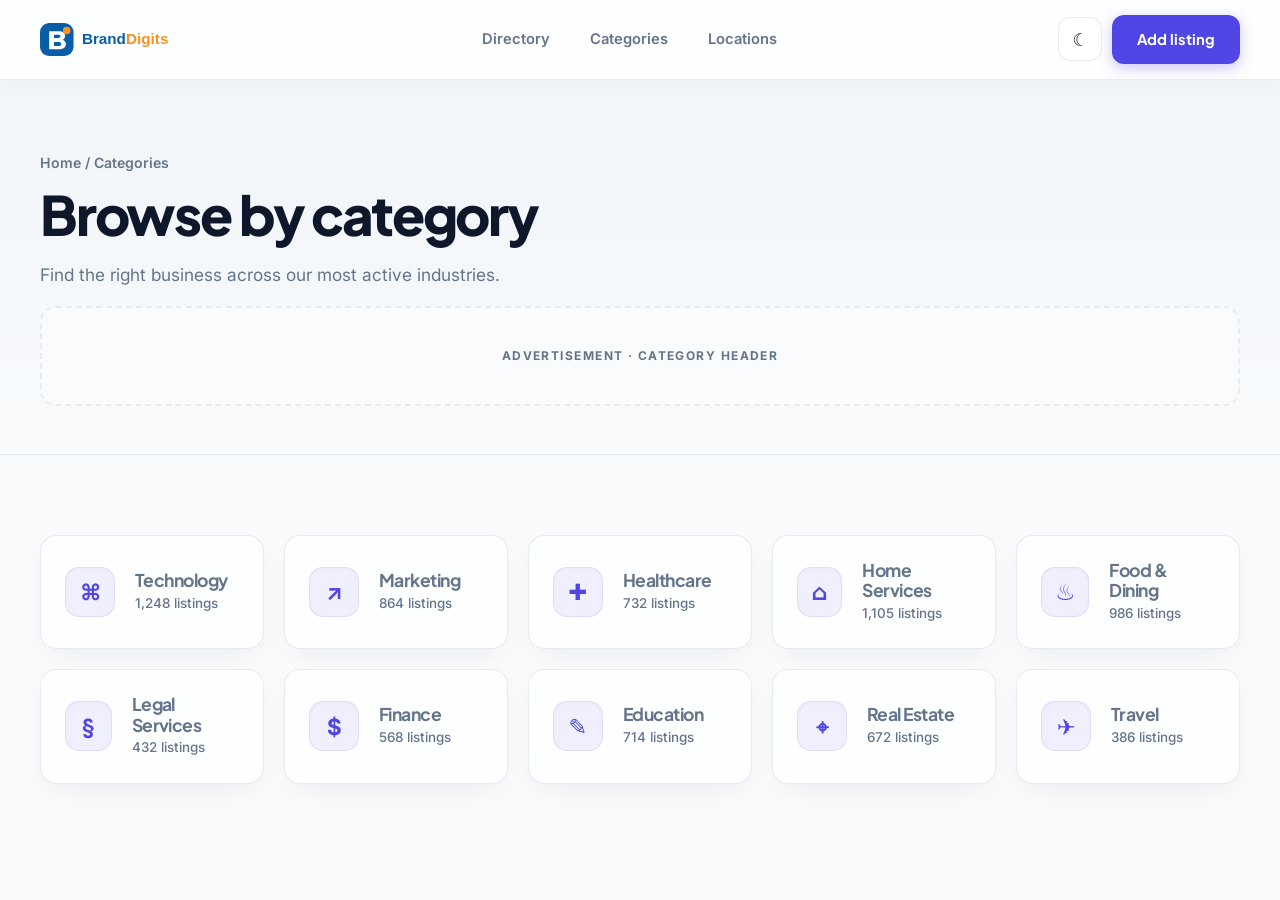
==== categories.html @ f9f50e0d "Initial commit" ====
<!doctype html>
<html lang="en">
  <head>
    <meta charset="utf-8" />
    <meta name="viewport" content="width=device-width,initial-scale=1" />
    <title>Categories | BrandDigits</title>
    <script src="assets/js/boot.js"></script>
    <link rel="stylesheet" href="assets/css/main.css" />
  </head>
  <body>
    <header class="site-header">
      <div class="container site-header__in">
        <a href="index.html"
          ><img class="logo" src="assets/images/logo.svg" alt="BrandDigits"
        /></a>
        <nav class="nav">
          <a href="listings.html">Directory</a
          ><a href="categories.html">Categories</a
          ><a href="locations.html">Locations</a>
        </nav>
        <div class="actions">
          <button class="icon-btn" data-theme-toggle>☾</button
          ><a class="btn btn-primary" href="submit-listing.html">Add listing</a>
        </div>
      </div>
    </header>
    <main>
      <section class="page-head">
        <div class="container">
          <div class="crumb">Home / Categories</div>
          <h1>Browse by category</h1>
          <p class="muted">
            Find the right business across our most active industries.
          </p>
          <div class="ad">Advertisement · Category header</div>
        </div>
      </section>
      <section class="section">
        <div class="container">
          <div class="grid categories">
            <a class="card category"
              ><b class="category__icon">⌘</b
              ><span
                ><h3>Technology</h3>
                <span>1,248 listings</span></span
              ></a
            ><a class="card category"
              ><b class="category__icon">↗</b
              ><span
                ><h3>Marketing</h3>
                <span>864 listings</span></span
              ></a
            ><a class="card category"
              ><b class="category__icon">✚</b
              ><span
                ><h3>Healthcare</h3>
                <span>732 listings</span></span
              ></a
            ><a class="card category"
              ><b class="category__icon">⌂</b
              ><span
                ><h3>Home Services</h3>
                <span>1,105 listings</span></span
              ></a
            ><a class="card category"
              ><b class="category__icon">♨</b
              ><span
                ><h3>Food & Dining</h3>
                <span>986 listings</span></span
              ></a
            ><a class="card category"
              ><b class="category__icon">§</b
              ><span
                ><h3>Legal Services</h3>
                <span>432 listings</span></span
              ></a
            ><a class="card category"
              ><b class="category__icon">$</b
              ><span
                ><h3>Finance</h3>
                <span>568 listings</span></span
              ></a
            ><a class="card category"
              ><b class="category__icon">✎</b
              ><span
                ><h3>Education</h3>
                <span>714 listings</span></span
              ></a
            ><a class="card category"
              ><b class="category__icon">⌖</b
              ><span
                ><h3>Real Estate</h3>
                <span>672 listings</span></span
              ></a
            ><a class="card category"
              ><b class="category__icon">✈</b
              ><span
                ><h3>Travel</h3>
                <span>386 listings</span></span
              ></a
            >
          </div>
        </div>
      </section>
    </main>
    <script type="module" src="assets/js/main.js"></script>
  </body>
</html>
---- assets/css/main.css ----
@import url('https://fonts.googleapis.com/css2?family=Plus+Jakarta+Sans:wght@400;500;600;700;800&family=Inter:wght@400;500;600;700&display=swap');

/* ==========================================
   DESIGN TOKENS & SYSTEM VARIABLES
   ========================================== */
:root {
  /* Colors */
  --primary: #4f46e5;            /* Deep Indigo */
  --primary2: #4338ca;           /* Darker Indigo */
  --primary-soft: rgba(79, 70, 229, 0.08);
  --accent: #f59e0b;             /* Sunset Amber */
  --accent2: #d97706;
  --accent-soft: rgba(245, 158, 11, 0.08);
  --text: #0f172a;               /* Slate 900 */
  --muted: #64748b;              /* Slate 500 */
  
  /* Background Surfaces */
  --surface: rgba(255, 255, 255, 0.75);      /* Translucent Glassmorphic */
  --surface-solid: #ffffff;
  --surface2: #f8fafc;           /* Slate 50 */
  --surface3: #f1f5f9;           /* Slate 100 */
  
  /* Borders and Shadows */
  --border: rgba(226, 232, 240, 0.8);
  --border-glow: rgba(79, 70, 229, 0.15);
  --shadow: 0 10px 30px -10px rgba(15, 23, 42, 0.08);
  --shadow-glow: rgba(79, 70, 229, 0.03);
  --shadow-inset: inset 0 2px 4px 0 rgba(0, 0, 0, 0.02);
  
  /* Utilities */
  --radius: 16px;
  --radius-lg: 24px;
  --radius-sm: 10px;
  color-scheme: light;
}

[data-theme="dark"] {
  /* Colors */
  --primary: #818cf8;            /* Pastel Indigo */
  --primary2: #6366f1;
  --primary-soft: rgba(129, 140, 248, 0.15);
  --accent: #fbbf24;             /* Bright Amber */
  --accent2: #f59e0b;
  --accent-soft: rgba(251, 191, 36, 0.15);
  --text: #f8fafc;               /* Slate 50 */
  --muted: #94a3b8;              /* Slate 400 */
  
  /* Background Surfaces */
  --surface: rgba(15, 23, 42, 0.7);          /* Dark Glassmorphic */
  --surface-solid: #0f172a;      /* Slate 900 */
  --surface2: #020617;           /* Slate 950 */
  --surface3: #1e293b;           /* Slate 800 */
  
  /* Borders and Shadows */
  --border: rgba(51, 65, 85, 0.5);
  --border-glow: rgba(129, 140, 248, 0.25);
  --shadow: 0 12px 40px -15px rgba(0, 0, 0, 0.4);
  --shadow-glow: rgba(129, 140, 248, 0.08);
  --shadow-inset: inset 0 2px 4px 0 rgba(0, 0, 0, 0.2);
  color-scheme: dark;
}

/* ==========================================
   RESET & FOUNDATIONS
   ========================================== */
*, *::before, *::after {
  box-sizing: border-box;
}

html {
  scroll-behavior: smooth;
}

body {
  margin: 0;
  background-color: var(--surface2);
  color: var(--text);
  font-family: 'Inter', system-ui, -apple-system, BlinkMacSystemFont, "Segoe UI", Roboto, sans-serif;
  font-size: 15px;
  line-height: 1.6;
  -webkit-font-smoothing: antialiased;
  -moz-osx-font-smoothing: grayscale;
  transition: background-color 0.4s ease, color 0.4s ease, border-color 0.4s ease, box-shadow 0.4s ease;
  overflow-x: hidden;
}

a {
  color: inherit;
  text-decoration: none;
  transition: color 0.25s ease, transform 0.25s ease;
}

img {
  max-width: 100%;
  display: block;
}

button, input, select, textarea {
  font-family: inherit;
  font-size: inherit;
}

button {
  cursor: pointer;
  border: none;
  background: none;
  outline: none;
}

.container {
  width: min(100% - 2.5rem, 1200px);
  margin-inline: auto;
}

.section {
  padding: 5rem 0;
  position: relative;
}

.soft {
  background-color: var(--surface2);
}

.head {
  display: flex;
  align-items: flex-end;
  justify-content: space-between;
  gap: 1.5rem;
  margin-bottom: 2.2rem;
  animation: slideInUp 0.6s ease both;
}

.eyebrow {
  margin: 0 0 0.5rem;
  color: var(--primary);
  font-family: 'Plus Jakarta Sans', sans-serif;
  font-size: 0.75rem;
  font-weight: 800;
  letter-spacing: 0.15em;
  text-transform: uppercase;
}

h1, h2, h3, p {
  margin-top: 0;
}

h1, h2, h3 {
  font-family: 'Plus Jakarta Sans', sans-serif;
  line-height: 1.15;
  letter-spacing: -0.03em;
  font-weight: 800;
}

h1 {
  font-size: clamp(2.4rem, 6.5vw, 4.8rem);
  letter-spacing: -0.04em;
}

h2 {
  font-size: clamp(1.8rem, 4.2vw, 2.7rem);
}

h3 {
  font-size: 1.15rem;
  font-weight: 700;
}

.muted {
  color: var(--muted);
}

/* ==========================================
   ENTRANCE ANIMATIONS
   ========================================== */
@keyframes fadeIn {
  from { opacity: 0; }
  to { opacity: 1; }
}

@keyframes slideInUp {
  from {
    opacity: 0;
    transform: translateY(24px);
  }
  to {
    opacity: 1;
    transform: translateY(0);
  }
}

@keyframes pulseGlow {
  0%, 100% {
    box-shadow: 0 0 15px var(--shadow-glow);
  }
  50% {
    box-shadow: 0 0 25px rgba(79, 70, 229, 0.15);
  }
}

/* ==========================================
   GRID & LAYOUT UTILITIES
   ========================================== */
.grid {
  display: grid;
  gap: 1.25rem;
}

.cards {
  grid-template-columns: repeat(auto-fit, minmax(min(100%, 280px), 1fr));
  counter-reset: listing-rank; /* Automated Ranking Counters like OnTopList */
}

.categories {
  grid-template-columns: repeat(1, 1fr);
}

.split {
  display: grid;
  gap: 2rem;
}

.cluster {
  display: flex;
  gap: 0.75rem;
  align-items: center;
  flex-wrap: wrap;
}

.stack {
  display: grid;
  gap: 1.25rem;
}

.skip {
  position: absolute;
  left: -9999px;
  transition: all 0.3s;
}

.skip:focus {
  left: 1rem;
  top: 1rem;
  z-index: 50;
  background: var(--surface-solid);
  padding: 0.75rem 1.5rem;
  border-radius: var(--radius-sm);
  border: 1px solid var(--primary);
  box-shadow: var(--shadow);
}

/* ==========================================
   NAVIGATION & HEADER (Glassmorphic)
   ========================================== */
.site-header {
  height: 80px;
  position: sticky;
  top: 0;
  z-index: 40;
  border-bottom: 1px solid var(--border);
  background-color: var(--surface);
  backdrop-filter: blur(16px);
  -webkit-backdrop-filter: blur(16px);
  box-shadow: 0 4px 30px rgba(0, 0, 0, 0.02);
  transition: background-color 0.4s ease, border-color 0.4s ease;
}

.site-header__in {
  height: 100%;
  display: flex;
  align-items: center;
  gap: 1.5rem;
}

.logo {
  width: 160px;
  height: auto;
  transition: transform 0.3s cubic-bezier(0.34, 1.56, 0.64, 1);
}

.logo:hover {
  transform: scale(1.05);
}

.nav {
  display: none;
  margin-left: auto;
  align-items: center;
  gap: 0.5rem;
}

.nav a {
  padding: 0.6rem 1rem;
  color: var(--muted);
  font-weight: 600;
  font-size: 0.92rem;
  border-radius: 99px;
  transition: all 0.3s cubic-bezier(0.16, 1, 0.3, 1);
  position: relative;
}

.nav a:hover {
  color: var(--primary);
  background-color: var(--primary-soft);
}

.nav a::after {
  content: "";
  position: absolute;
  bottom: 0.2rem;
  left: 50%;
  transform: translateX(-50%) scaleX(0);
  width: 12px;
  height: 2px;
  background-color: var(--primary);
  border-radius: 2px;
  transition: transform 0.3s cubic-bezier(0.16, 1, 0.3, 1);
}

.nav a:hover::after {
  transform: translateX(-50%) scaleX(1);
}

.actions {
  margin-left: auto;
  display: flex;
  gap: 0.6rem;
  align-items: center;
}

.icon-btn {
  display: grid;
  width: 44px;
  height: 44px;
  place-items: center;
  border: 1px solid var(--border);
  border-radius: 12px;
  background-color: var(--surface-solid);
  color: var(--text);
  font-size: 1.1rem;
  box-shadow: var(--shadow-inset);
  transition: all 0.3s cubic-bezier(0.16, 1, 0.3, 1);
}

.icon-btn:hover {
  border-color: var(--primary);
  color: var(--primary);
  transform: translateY(-2px);
  box-shadow: 0 4px 12px var(--shadow-glow);
}

.icon-btn:active {
  transform: translateY(0);
}

.mobile-nav {
  display: none;
  padding: 1rem 1.25rem;
  border-bottom: 1px solid var(--border);
  background-color: var(--surface-solid);
  box-shadow: var(--shadow);
  position: absolute;
  width: 100%;
  left: 0;
  z-index: 30;
  transform-origin: top;
  animation: slideInDown 0.3s cubic-bezier(0.16, 1, 0.3, 1) both;
}

@keyframes slideInDown {
  from {
    opacity: 0;
    transform: scaleY(0.9);
  }
  to {
    opacity: 1;
    transform: scaleY(1);
  }
}

.mobile-nav.open {
  display: grid;
  gap: 0.5rem;
}

.mobile-nav a {
  padding: 0.8rem 1rem;
  font-weight: 600;
  border-radius: var(--radius-sm);
  transition: all 0.2s ease;
}

.mobile-nav a:hover {
  background-color: var(--primary-soft);
  color: var(--primary);
}

/* ==========================================
   BUTTONS (Tactile & premium)
   ========================================== */
.btn {
  display: inline-flex;
  align-items: center;
  justify-content: center;
  gap: 0.5rem;
  min-height: 46px;
  padding: 0.75rem 1.5rem;
  border: 1px solid transparent;
  border-radius: 12px;
  font-family: 'Plus Jakarta Sans', sans-serif;
  font-weight: 700;
  font-size: 0.92rem;
  transition: all 0.3s cubic-bezier(0.16, 1, 0.3, 1);
  position: relative;
  overflow: hidden;
  z-index: 1;
}

.btn-primary {
  background-color: var(--primary);
  color: #ffffff;
  box-shadow: 0 4px 14px rgba(79, 70, 229, 0.3);
}

.btn-primary::before {
  content: "";
  position: absolute;
  inset: 0;
  background: linear-gradient(135deg, var(--primary), #6366f1);
  opacity: 0;
  z-index: -1;
  transition: opacity 0.3s ease;
}

.btn-primary:hover {
  transform: translateY(-2px);
  box-shadow: 0 6px 20px rgba(79, 70, 229, 0.45);
}

.btn-primary:hover::before {
  opacity: 1;
}

.btn-accent {
  background: linear-gradient(135deg, var(--accent), #fbbf24);
  color: #1e1b4b;
  box-shadow: 0 4px 14px rgba(245, 158, 11, 0.25);
}

.btn-accent:hover {
  transform: translateY(-2px);
  box-shadow: 0 6px 20px rgba(245, 158, 11, 0.4);
}

.btn-ghost {
  border-color: var(--border);
  color: var(--text);
  background-color: var(--surface-solid);
}

.btn-ghost:hover {
  border-color: var(--primary);
  color: var(--primary);
  background-color: var(--primary-soft);
  transform: translateY(-2px);
}

.btn-small {
  min-height: 38px;
  padding: 0.5rem 1rem;
  font-size: 0.85rem;
  border-radius: 9px;
}

.btn-full {
  width: 100%;
}

.desktop {
  display: none;
}

/* ==========================================
   HERO SECTION
   ========================================== */
.hero {
  position: relative;
  overflow: hidden;
  padding: 6.5rem 0 4.5rem;
  background: radial-gradient(circle at 80% 20%, var(--primary-soft) 0%, transparent 60%),
              linear-gradient(180deg, var(--surface2) 0%, var(--surface3) 100%);
}

.hero::after {
  content: "";
  position: absolute;
  width: 32rem;
  height: 32rem;
  right: -10rem;
  top: -12rem;
  border-radius: 50%;
  background: radial-gradient(circle, var(--accent-soft) 0%, transparent 70%);
  filter: blur(40px);
  z-index: 0;
}

.hero__in {
  position: relative;
  z-index: 1;
  max-width: 860px;
  animation: slideInUp 0.8s cubic-bezier(0.16, 1, 0.3, 1) both;
}

.hero h1 {
  background: linear-gradient(135deg, var(--text) 30%, var(--primary) 100%);
  -webkit-background-clip: text;
  -webkit-text-fill-color: transparent;
  margin-bottom: 1.25rem;
}

.hero p {
  max-width: 720px;
  color: var(--muted);
  font-size: 1.15rem;
  line-height: 1.7;
  margin-bottom: 2rem;
}

/* Hero Search Command Center */
.search {
  display: grid;
  gap: 0.75rem;
  margin: 2.2rem 0;
  padding: 0.75rem;
  border: 1px solid var(--border);
  border-radius: var(--radius-lg);
  background-color: var(--surface-solid);
  box-shadow: 0 20px 50px -12px rgba(15, 23, 42, 0.12), var(--shadow);
  transition: all 0.3s cubic-bezier(0.16, 1, 0.3, 1);
}

.search:focus-within {
  border-color: var(--primary);
  box-shadow: 0 0 0 5px var(--primary-soft), 0 20px 50px -12px rgba(15, 23, 42, 0.16);
  transform: translateY(-2px);
}

.field, .select, .textarea {
  width: 100%;
  min-height: 48px;
  padding: 0.8rem 1.1rem;
  border: 1px solid var(--border);
  border-radius: 12px;
  outline: none;
  background-color: var(--surface-solid);
  color: var(--text);
  font-weight: 500;
  transition: all 0.3s cubic-bezier(0.16, 1, 0.3, 1);
}

.search .field {
  border-color: transparent;
  background-color: transparent;
  font-weight: 600;
}

.search .field::placeholder {
  color: var(--muted);
}

.search .select {
  border-color: transparent;
  background-color: transparent;
  cursor: pointer;
  font-weight: 600;
}

.field:focus, .select:focus, .textarea:focus {
  border-color: var(--primary);
  background-color: var(--surface-solid);
  box-shadow: 0 0 0 4px var(--primary-soft);
}

.shortcut {
  padding: 0.5rem 1.1rem;
  border: 1px solid var(--border);
  border-radius: 99px;
  background-color: var(--surface-solid);
  color: var(--muted);
  font-size: 0.86rem;
  font-weight: 600;
  transition: all 0.3s cubic-bezier(0.16, 1, 0.3, 1);
}

.shortcut:hover {
  border-color: var(--primary);
  color: var(--primary);
  background-color: var(--primary-soft);
  transform: translateY(-2px);
}

.ad {
  display: grid;
  min-height: 100px;
  place-items: center;
  border: 2px dashed var(--border);
  border-radius: var(--radius);
  background-color: rgba(255, 255, 255, 0.4);
  color: var(--muted);
  font-size: 0.75rem;
  font-weight: 700;
  letter-spacing: 0.12em;
  text-transform: uppercase;
  transition: all 0.3s ease;
  backdrop-filter: blur(8px);
  -webkit-backdrop-filter: blur(8px);
}

[data-theme="dark"] .ad {
  background-color: rgba(15, 23, 42, 0.4);
}

.ad:hover {
  border-color: var(--primary);
  color: var(--primary);
  background-color: var(--primary-soft);
}

.ad-side {
  min-height: 280px;
}

.hero .ad {
  margin-top: 3rem;
}

/* ==========================================
   CARDS & LISTING BLOCKS (No Images)
   ========================================== */
.card {
  border: 1px solid var(--border);
  border-radius: var(--radius);
  background-color: var(--surface);
  backdrop-filter: blur(12px);
  -webkit-backdrop-filter: blur(12px);
  box-shadow: var(--shadow);
  transition: all 0.4s cubic-bezier(0.16, 1, 0.3, 1);
  overflow: hidden;
  animation: cardFadeIn 0.8s cubic-bezier(0.16, 1, 0.3, 1) both;
}

@keyframes cardFadeIn {
  from {
    opacity: 0;
    transform: translateY(20px);
  }
  to {
    opacity: 1;
    transform: translateY(0);
  }
}

/* Stagger card load animations using simple CSS delay rules */
.cards > .card:nth-child(1) { animation-delay: 0.05s; }
.cards > .card:nth-child(2) { animation-delay: 0.1s; }
.cards > .card:nth-child(3) { animation-delay: 0.15s; }
.cards > .card:nth-child(4) { animation-delay: 0.2s; }
.cards > .card:nth-child(5) { animation-delay: 0.25s; }
.cards > .card:nth-child(6) { animation-delay: 0.3s; }

.card:hover {
  transform: translateY(-6px) scale(1.01);
  border-color: var(--primary);
  box-shadow: 0 20px 40px var(--shadow-glow), var(--shadow);
}

.listing {
  padding: 1.5rem;
  display: flex;
  flex-direction: column;
  height: 100%;
}

/* Autogenerated listing ranks like OnTopList but premium! */
.cards .listing {
  counter-increment: listing-rank;
  position: relative;
}

.cards .listing::before {
  content: "#" counter(listing-rank);
  position: absolute;
  top: 1.25rem;
  right: 1.25rem;
  font-family: 'Plus Jakarta Sans', sans-serif;
  font-size: 0.72rem;
  font-weight: 800;
  padding: 0.25rem 0.6rem;
  border-radius: 99px;
  background-color: var(--surface3);
  color: var(--muted);
  border: 1px solid var(--border);
  transition: all 0.3s ease;
  z-index: 2;
}

/* Styled Top 3 Rank Badges */
.cards .listing:nth-of-type(1)::before {
  background: linear-gradient(135deg, #f59e0b, #fbbf24);
  color: #1e1b4b;
  border-color: #fbbf24;
  box-shadow: 0 2px 10px rgba(245, 158, 11, 0.3);
}

.cards .listing:nth-of-type(2)::before {
  background: linear-gradient(135deg, #94a3b8, #cbd5e1);
  color: #0f172a;
  border-color: #cbd5e1;
}

.cards .listing:nth-of-type(3)::before {
  background: linear-gradient(135deg, #b45309, #d97706);
  color: #ffffff;
  border-color: #d97706;
}

.cards .listing:hover::before {
  transform: scale(1.1);
}

.listing__top {
  display: flex;
  gap: 1rem;
  align-items: flex-start;
  margin-bottom: 1rem;
}

/* Styled Initials Logos - Premium replacement for images */
.listing__logo {
  display: grid;
  flex: 0 0 auto;
  width: 58px;
  height: 58px;
  place-items: center;
  border-radius: 16px;
  font-family: 'Plus Jakarta Sans', sans-serif;
  font-weight: 800;
  font-size: 1.35rem;
  box-shadow: var(--shadow-inset);
  transition: all 0.3s cubic-bezier(0.16, 1, 0.3, 1);
  position: relative;
}

/* Colorful Letter-Logo Gradients corresponding to child positions to look incredibly beautiful */
.cards .listing:nth-child(4n+1) .listing__logo {
  background: linear-gradient(135deg, rgba(79, 70, 229, 0.15), rgba(99, 102, 241, 0.05));
  color: #4f46e5;
  border: 1px solid rgba(79, 70, 229, 0.2);
}

.cards .listing:nth-child(4n+2) .listing__logo {
  background: linear-gradient(135deg, rgba(16, 185, 129, 0.15), rgba(52, 211, 153, 0.05));
  color: #10b981;
  border: 1px solid rgba(16, 185, 129, 0.2);
}

.cards .listing:nth-child(4n+3) .listing__logo {
  background: linear-gradient(135deg, rgba(245, 158, 11, 0.15), rgba(251, 191, 36, 0.05));
  color: #f59e0b;
  border: 1px solid rgba(245, 158, 11, 0.2);
}

.cards .listing:nth-child(4n+4) .listing__logo {
  background: linear-gradient(135deg, rgba(236, 72, 153, 0.15), rgba(244, 114, 182, 0.05));
  color: #ec4899;
  border: 1px solid rgba(236, 72, 153, 0.2);
}

.card:hover .listing__logo {
  transform: scale(1.05) rotate(3deg);
  box-shadow: 0 4px 12px var(--shadow-glow);
}

.listing h3 {
  margin: 0 0 0.25rem;
  font-size: 1.2rem;
  max-width: 80%; /* Don't overlap autogenerated rank badge */
}

.listing h3 a:hover {
  color: var(--primary);
}

.meta {
  color: var(--muted);
  font-size: 0.86rem;
  font-weight: 500;
}

.listing p {
  margin: 1rem 0;
  color: var(--muted);
  font-size: 0.94rem;
  line-height: 1.6;
  flex-grow: 1; /* Pushes footer to bottom */
}

.listing__foot {
  display: flex;
  align-items: center;
  justify-content: space-between;
  padding-top: 1rem;
  border-top: 1px solid var(--border);
  margin-top: auto;
}

/* Beautiful Glossmorphic Badges */
.badge {
  display: inline-flex;
  padding: 0.3rem 0.75rem;
  border-radius: 99px;
  background-color: var(--primary-soft);
  color: var(--primary);
  font-size: 0.74rem;
  font-weight: 700;
  letter-spacing: 0.03em;
  border: 1px solid rgba(79, 70, 229, 0.1);
  transition: all 0.3s ease;
}

.badge-orange {
  background-color: var(--accent-soft);
  color: var(--accent);
  border-color: rgba(245, 158, 11, 0.15);
}

.badge:hover {
  transform: scale(1.05);
}

.listing__foot .meta {
  font-weight: 700;
  color: var(--primary);
  display: inline-flex;
  align-items: center;
  gap: 0.25rem;
}

.listing__foot .meta:hover {
  color: var(--primary2);
  transform: translateX(3px);
}

/* ==========================================
   CATEGORIES GRID SECTION
   ========================================== */
.category {
  display: flex;
  align-items: center;
  gap: 1.25rem;
  padding: 1.5rem;
}

.category__icon {
  display: grid;
  width: 50px;
  height: 50px;
  place-items: center;
  border-radius: 14px;
  background-color: var(--primary-soft);
  color: var(--primary);
  font-size: 1.4rem;
  border: 1px solid rgba(79, 70, 229, 0.1);
  box-shadow: var(--shadow-inset);
  transition: all 0.3s cubic-bezier(0.16, 1, 0.3, 1);
}

.category:hover .category__icon {
  background-color: var(--primary);
  color: #ffffff;
  transform: scale(1.1) rotate(-5deg);
  box-shadow: 0 4px 15px rgba(79, 70, 229, 0.3);
}

.category h3 {
  margin: 0 0 0.15rem;
  font-size: 1.1rem;
  transition: color 0.2s ease;
}

.category:hover h3 {
  color: var(--primary);
}

.category span {
  color: var(--muted);
  font-size: 0.84rem;
  font-weight: 500;
}

/* ==========================================
   STATS SECTION
   ========================================== */
.stats {
  display: grid;
  grid-template-columns: repeat(2, 1fr);
  gap: 1.25rem;
}

.stat {
  padding: 1.8rem 1.2rem;
  text-align: center;
  position: relative;
  overflow: hidden;
}

.stat::before {
  content: "";
  position: absolute;
  top: 0;
  left: 0;
  width: 100%;
  height: 4px;
  background-color: var(--primary);
  opacity: 0.8;
}

.stat strong {
  display: block;
  color: var(--primary);
  font-family: 'Plus Jakarta Sans', sans-serif;
  font-size: 2.2rem;
  font-weight: 800;
  line-height: 1;
  margin-bottom: 0.5rem;
  letter-spacing: -0.03em;
}

/* ==========================================
   FEATURES, TESTIMONIALS & JOURNAL
   ========================================== */
.feature, .quote, .content {
  padding: 1.8rem;
}

.feature b {
  display: grid;
  width: 48px;
  height: 48px;
  margin-bottom: 1.2rem;
  place-items: center;
  border-radius: 14px;
  background-color: var(--primary-soft);
  color: var(--primary);
  font-size: 1.2rem;
  border: 1px solid rgba(79, 70, 229, 0.15);
  box-shadow: var(--shadow-inset);
  transition: all 0.3s ease;
}

.feature:hover b {
  background-color: var(--primary);
  color: #ffffff;
  transform: translateY(-3px) rotate(5deg);
}

.quote p {
  font-size: 1.15rem;
  font-style: italic;
  line-height: 1.6;
  font-family: 'Plus Jakarta Sans', sans-serif;
  font-weight: 500;
  margin-bottom: 1.5rem;
  color: var(--text);
}

.quote__author {
  display: flex;
  gap: 0.8rem;
  align-items: center;
}

.avatar {
  display: grid;
  width: 46px;
  height: 46px;
  place-items: center;
  border-radius: 50%;
  background-color: var(--surface3);
  color: var(--primary);
  font-weight: 800;
  font-family: 'Plus Jakarta Sans', sans-serif;
  border: 1px solid var(--border);
  box-shadow: var(--shadow-inset);
}

/* Blog layouts (Clean illustration fallback) */
.blog {
  display: flex;
  flex-direction: column;
  height: 100%;
}

.blog__img {
  height: 160px;
  background: linear-gradient(135deg, var(--primary-soft), var(--accent-soft));
  position: relative;
  overflow: hidden;
}

.blog__img::after {
  content: "";
  position: absolute;
  inset: 0;
  background: radial-gradient(circle at 70% 80%, rgba(255, 255, 255, 0.15), transparent 60%);
  transition: transform 0.6s ease;
}

.blog:hover .blog__img::after {
  transform: scale(1.2);
}

.blog__body {
  padding: 1.5rem;
  display: flex;
  flex-direction: column;
  flex-grow: 1;
}

.blog__body .badge {
  align-self: flex-start;
  margin-bottom: 0.75rem;
}

.blog h3 {
  font-size: 1.15rem;
  margin-bottom: 1rem;
  flex-grow: 1;
}

.blog h3 a:hover {
  color: var(--primary);
}

.blog__body .meta {
  font-weight: 700;
  color: var(--primary);
  margin-top: auto;
}

/* ==========================================
   PAGE HEROES & DIRECTORY LAYOUTS
   ========================================== */
.page-head {
  padding: 4.5rem 0 3rem;
  background: linear-gradient(180deg, var(--surface3) 0%, var(--surface2) 100%);
  border-bottom: 1px solid var(--border);
  position: relative;
}

.crumb {
  color: var(--muted);
  font-size: 0.88rem;
  font-weight: 600;
  margin-bottom: 0.5rem;
}

.crumb a:hover {
  color: var(--primary);
}

.page-head h1 {
  margin: 0.5rem 0 1rem;
  font-size: clamp(2.2rem, 5vw, 3.4rem);
}

.page-head p {
  max-width: 600px;
  font-size: 1.08rem;
}

.page-head .search {
  margin: 2rem 0 0;
  max-width: 800px;
}

.filter-layout {
  display: grid;
  gap: 2rem;
}

.filter {
  padding: 1.5rem;
  position: sticky;
  top: 100px;
  z-index: 10;
}

.filter h3 {
  margin: 0 0 1.25rem;
  border-bottom: 1px solid var(--border);
  padding-bottom: 0.75rem;
  font-size: 1.2rem;
}

.filter section {
  padding: 1rem 0;
  border-bottom: 1px solid var(--border);
}

.filter section:last-child {
  border-bottom: none;
  padding-bottom: 0;
}

.filter section strong {
  display: block;
  font-family: 'Plus Jakarta Sans', sans-serif;
  margin-bottom: 0.75rem;
  font-size: 0.94rem;
  font-weight: 700;
}

.check {
  display: flex;
  align-items: center;
  gap: 0.6rem;
  margin: 0.6rem 0;
  color: var(--text);
  font-size: 0.9rem;
  font-weight: 500;
  cursor: pointer;
  transition: color 0.2s ease;
}

.check:hover {
  color: var(--primary);
}

.check input[type="checkbox"] {
  width: 17px;
  height: 17px;
  border-radius: 4px;
  border: 1px solid var(--border);
  accent-color: var(--primary);
  cursor: pointer;
  transition: all 0.2s ease;
}

.check input[type="checkbox"]:hover {
  border-color: var(--primary);
}

/* Toolbar & View Toggles */
.toolbar {
  display: flex;
  gap: 1rem;
  justify-content: space-between;
  align-items: center;
  flex-wrap: wrap;
  margin-bottom: 1.5rem;
  background-color: var(--surface-solid);
  padding: 0.75rem 1.25rem;
  border-radius: var(--radius);
  border: 1px solid var(--border);
  box-shadow: var(--shadow);
}

.toolbar .select {
  min-height: 38px;
  padding: 0.4rem 0.8rem;
  border-radius: 8px;
  font-weight: 600;
  font-size: 0.88rem;
}

/* Pagination */
.pagination {
  display: flex;
  gap: 0.5rem;
  justify-content: center;
  margin-top: 3.5rem;
}

.pagination a {
  display: grid;
  width: 44px;
  height: 44px;
  place-items: center;
  border: 1px solid var(--border);
  border-radius: 12px;
  background-color: var(--surface-solid);
  font-weight: 700;
  box-shadow: var(--shadow);
  transition: all 0.3s cubic-bezier(0.16, 1, 0.3, 1);
}

.pagination a:hover {
  border-color: var(--primary);
  color: var(--primary);
  transform: translateY(-2px);
  box-shadow: 0 4px 12px var(--shadow-glow);
}

.pagination .active {
  border-color: var(--primary);
  background: var(--primary-gradient);
  color: #ffffff;
  box-shadow: 0 4px 12px rgba(79, 70, 229, 0.3);
}

/* ==========================================
   DETAIL PROFILE PAGE
   ========================================== */
.gallery {
  display: grid;
  grid-template-columns: repeat(3, 1fr);
  gap: 0.75rem;
  margin-top: 1.25rem;
}

.gallery b {
  aspect-ratio: 4/3;
  border-radius: 12px;
  background: linear-gradient(135deg, var(--primary-soft), var(--surface3));
  border: 1px solid var(--border);
  transition: all 0.3s ease;
  position: relative;
  overflow: hidden;
}

.gallery b::before {
  content: "★";
  position: absolute;
  inset: 0;
  display: grid;
  place-items: center;
  color: var(--primary);
  opacity: 0.15;
  font-size: 1.8rem;
  transition: all 0.3s ease;
}

.gallery b:hover::before {
  opacity: 0.4;
  transform: scale(1.2);
}

.gallery b:hover {
  border-color: var(--primary);
  transform: scale(1.02);
}

.rating {
  font-size: 1.1rem;
  color: var(--accent);
  display: flex;
  align-items: center;
  gap: 0.5rem;
  font-weight: 700;
  margin-top: 0.4rem;
}

.rating span {
  font-weight: 600;
}

.contact {
  display: grid;
  gap: 0.75rem;
  margin-bottom: 1.5rem;
}

.contact span {
  display: flex;
  align-items: center;
  gap: 0.75rem;
  font-weight: 500;
}

.social {
  display: flex;
  gap: 0.6rem;
}

.social a {
  display: grid;
  width: 40px;
  height: 40px;
  place-items: center;
  border-radius: 50%;
  background-color: var(--primary-soft);
  color: var(--primary);
  font-family: 'Plus Jakarta Sans', sans-serif;
  font-weight: 800;
  border: 1px solid rgba(79, 70, 229, 0.1);
  transition: all 0.3s cubic-bezier(0.16, 1, 0.3, 1);
}

.social a:hover {
  background-color: var(--primary);
  color: #ffffff;
  transform: translateY(-3px) scale(1.05);
  box-shadow: 0 4px 10px rgba(79, 70, 229, 0.3);
}

/* ==========================================
   SUBMISSIONS & STEP-FORMS
   ========================================== */
.steps {
  display: grid;
  grid-template-columns: repeat(4, 1fr);
  gap: 0.5rem;
  margin-bottom: 2rem;
}

.step {
  padding: 0.8rem 0.2rem;
  border-bottom: 3px solid var(--border);
  color: var(--muted);
  font-family: 'Plus Jakarta Sans', sans-serif;
  font-size: 0.75rem;
  font-weight: 700;
  text-align: center;
  text-transform: uppercase;
  letter-spacing: 0.05em;
  transition: all 0.3s ease;
}

.step.active {
  border-color: var(--primary);
  color: var(--primary);
  font-weight: 800;
}

.form-step {
  display: none;
  padding: 1.5rem;
  animation: fadeIn 0.4s ease;
}

.form-step.active {
  display: block;
}

.form-grid {
  display: grid;
  gap: 1.25rem;
}

.form-group label {
  display: block;
  margin-bottom: 0.5rem;
  font-family: 'Plus Jakarta Sans', sans-serif;
  font-size: 0.9rem;
  font-weight: 700;
}

.textarea {
  min-height: 140px;
  resize: vertical;
}

.upload {
  display: grid;
  min-height: 160px;
  place-items: center;
  border: 2px dashed var(--border);
  border-radius: var(--radius);
  background-color: var(--surface2);
  color: var(--muted);
  font-weight: 600;
  text-align: center;
  cursor: pointer;
  transition: all 0.3s ease;
  padding: 1.5rem;
}

.upload:hover {
  border-color: var(--primary);
  background-color: var(--primary-soft);
  color: var(--primary);
}

.form-actions {
  display: flex;
  justify-content: space-between;
  margin-top: 1.5rem;
}

/* ==========================================
   AUTHENTICATION LAYOUTS
   ========================================== */
.auth {
  display: grid;
  min-height: calc(100vh - 80px);
  place-items: center;
  padding: 3rem 0;
  background: radial-gradient(circle at 10% 90%, var(--primary-soft) 0%, transparent 45%),
              var(--surface2);
}

.auth-card {
  width: min(100% - 2rem, 460px);
  padding: 2.2rem;
  box-shadow: 0 30px 60px -15px rgba(15, 23, 42, 0.16);
  border-radius: var(--radius-lg);
  animation: slideInUp 0.6s cubic-bezier(0.16, 1, 0.3, 1) both;
}

.alert {
  padding: 0.85rem 1.2rem;
  border-radius: 12px;
  background-color: var(--primary-soft);
  color: var(--primary);
  font-size: 0.9rem;
  font-weight: 600;
  border: 1px solid rgba(79, 70, 229, 0.1);
  margin-bottom: 1.25rem;
}

/* ==========================================
   DASHBOARD PANELS
   ========================================== */
.dashboard {
  display: grid;
  gap: 1.5rem;
}

.dash-nav {
  padding: 0.75rem;
}

.dash-nav a {
  display: block;
  padding: 0.75rem 1.1rem;
  border-radius: 10px;
  color: var(--muted);
  font-weight: 600;
  margin-bottom: 0.25rem;
  transition: all 0.2s ease;
}

.dash-nav a:hover, .dash-nav .active {
  background-color: var(--primary-soft);
  color: var(--primary);
  transform: translateX(4px);
}

.dash-stats {
  display: grid;
  grid-template-columns: repeat(2, 1fr);
  gap: 1rem;
}

.dash-stat {
  padding: 1.5rem;
}

.dash-stat strong {
  display: block;
  font-size: 1.8rem;
  font-weight: 800;
  font-family: 'Plus Jakarta Sans', sans-serif;
  color: var(--primary);
  margin-bottom: 0.25rem;
}

.table-wrap {
  overflow-x: auto;
  border-radius: var(--radius);
  border: 1px solid var(--border);
  box-shadow: var(--shadow);
}

.table {
  width: 100%;
  min-width: 650px;
  border-collapse: collapse;
  background-color: var(--surface-solid);
}

.table th, .table td {
  padding: 1rem 1.25rem;
  border-bottom: 1px solid var(--border);
  text-align: left;
  font-size: 0.9rem;
}

.table th {
  background-color: var(--surface2);
  color: var(--muted);
  font-weight: 700;
  text-transform: uppercase;
  font-size: 0.75rem;
  letter-spacing: 0.05em;
}

.table tr:last-child td {
  border-bottom: none;
}

.table tr {
  transition: background-color 0.2s ease;
}

.table tr:hover td {
  background-color: var(--surface3);
}

.empty {
  text-align: center;
  padding: 3.5rem 1.5rem;
}

.skeleton {
  height: 16px;
  border-radius: 8px;
  background: linear-gradient(90deg, var(--surface3), var(--border), var(--surface3));
  background-size: 200%;
  animation: pulseSkeleton 1.6s infinite;
}

@keyframes pulseSkeleton {
  0% { background-position: 200% 0; }
  100% { background-position: -200% 0; }
}

/* Modals */
.modal {
  display: none;
  position: fixed;
  inset: 0;
  z-index: 50;
  place-items: center;
  padding: 1rem;
  background-color: rgba(2, 6, 17, 0.6);
  backdrop-filter: blur(8px);
  -webkit-backdrop-filter: blur(8px);
  animation: fadeIn 0.3s ease;
}

.modal.open {
  display: grid;
}

.modal__panel {
  width: min(100% - 1rem, 480px);
  padding: 2rem;
  border-radius: var(--radius-lg);
  box-shadow: 0 35px 70px -15px rgba(0, 0, 0, 0.3);
  animation: slideInUp 0.4s cubic-bezier(0.16, 1, 0.3, 1) both;
}

/* ==========================================
   FOOTER (Glassmorphic & clean)
   ========================================== */
.footer {
  padding: 5rem 0 2rem;
  border-top: 1px solid var(--border);
  background-color: var(--surface3);
}

.footer-grid {
  display: grid;
  gap: 2.2rem;
}

.footer-grid h3 {
  font-size: 1rem;
  text-transform: uppercase;
  letter-spacing: 0.05em;
  margin-bottom: 1.25rem;
  color: var(--text);
}

.footer-links {
  display: grid;
  gap: 0.6rem;
  color: var(--muted);
  font-weight: 500;
}

.footer-links a:hover {
  color: var(--primary);
  transform: translateX(3px);
}

.copyright {
  margin-top: 3rem;
  padding-top: 1.5rem;
  border-top: 1px solid var(--border);
  color: var(--muted);
  font-size: 0.88rem;
  font-weight: 500;
  display: flex;
  justify-content: space-between;
  flex-wrap: wrap;
  gap: 1rem;
}

/* ==========================================
   RESPONSIVE DESIGN (Media queries)
   ========================================== */
@media (min-width: 640px) {
  .search {
    grid-template-columns: 1.6fr 1fr auto;
    gap: 0.5rem;
  }
  
  .search .field {
    border-right: 1px solid var(--border);
    border-radius: 0;
  }
  
  .search .select {
    border-radius: 0;
  }
  
  .categories {
    grid-template-columns: repeat(2, 1fr);
  }
  
  .stats {
    grid-template-columns: repeat(4, 1fr);
  }
  
  .form-grid.two {
    grid-template-columns: repeat(2, 1fr);
  }
  
  .footer-grid {
    grid-template-columns: 1.6fr repeat(3, 1fr);
  }
}

@media (min-width: 900px) {
  .nav {
    display: flex;
  }
  
  .nav-toggle {
    display: none;
  }
  
  .desktop {
    display: inline-flex;
  }
  
  .split {
    grid-template-columns: 1.5fr 0.75fr;
  }
  
  .filter-layout {
    grid-template-columns: 280px 1fr;
  }
  
  .dashboard {
    grid-template-columns: 240px 1fr;
  }
  
  .dash-stats {
    grid-template-columns: repeat(4, 1fr);
  }
  
  .categories {
    grid-template-columns: repeat(3, 1fr);
  }
}

@media (min-width: 1120px) {
  .categories {
    grid-template-columns: repeat(5, 1fr);
  }
}

@media (max-width: 639px) {
  .section {
    padding: 4rem 0;
  }
  
  .hero {
    padding-top: 4.5rem;
  }
  
  .site-header .btn-primary {
    display: none;
  }
}
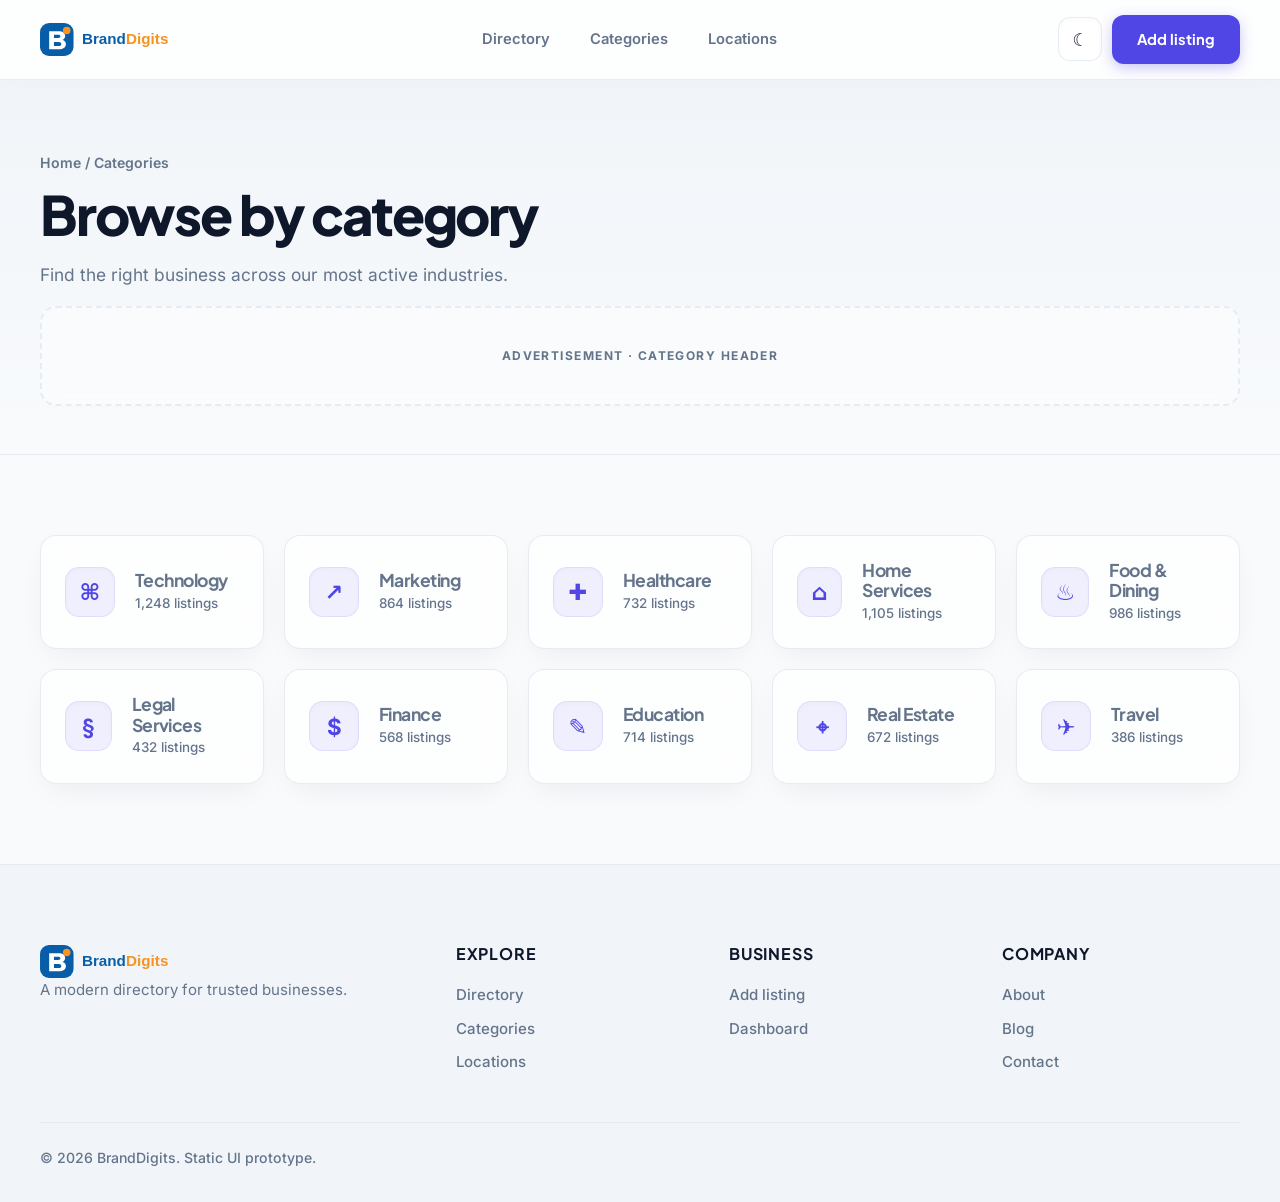
==== commit 33a66065: "Refactor styles and structure for improved layout and design - Removed main.scss and _pages.scss fil" ====
--- a/categories.html
+++ b/categories.html
@@ -103,6 +103,41 @@
         </div>
       </section>
     </main>
+    <footer class="footer">
+      <div class="container">
+        <div class="footer-grid">
+          <div>
+            <img class="logo" src="assets/images/logo.svg" alt="BrandDigits" />
+            <p class="muted">A modern directory for trusted businesses.</p>
+          </div>
+          <div>
+            <h3>Explore</h3>
+            <div class="footer-links">
+              <a href="listings.html">Directory</a>
+              <a href="categories.html">Categories</a>
+              <a href="locations.html">Locations</a>
+            </div>
+          </div>
+          <div>
+            <h3>Business</h3>
+            <div class="footer-links">
+              <a href="submit-listing.html">Add listing</a>
+              <a href="dashboard.html">Dashboard</a>
+            </div>
+          </div>
+          <div>
+            <h3>Company</h3>
+            <div class="footer-links">
+              <a href="#">About</a>
+              <a href="#">Blog</a>
+              <a href="#">Contact</a>
+            </div>
+          </div>
+        </div>
+        <div class="copyright">© 2026 BrandDigits. Static UI prototype.</div>
+      </div>
+    </footer>
+
     <script type="module" src="assets/js/main.js"></script>
   </body>
 </html>
--- a/assets/css/main.css
+++ b/assets/css/main.css
@@ -1,1688 +1,19 @@
-@import url('https://fonts.googleapis.com/css2?family=Plus+Jakarta+Sans:wght@400;500;600;700;800&family=Inter:wght@400;500;600;700&display=swap');
-
-/* ==========================================
-   DESIGN TOKENS & SYSTEM VARIABLES
-   ========================================== */
-:root {
-  /* Colors */
-  --primary: #4f46e5;            /* Deep Indigo */
-  --primary2: #4338ca;           /* Darker Indigo */
-  --primary-soft: rgba(79, 70, 229, 0.08);
-  --accent: #f59e0b;             /* Sunset Amber */
-  --accent2: #d97706;
-  --accent-soft: rgba(245, 158, 11, 0.08);
-  --text: #0f172a;               /* Slate 900 */
-  --muted: #64748b;              /* Slate 500 */
-  
-  /* Background Surfaces */
-  --surface: rgba(255, 255, 255, 0.75);      /* Translucent Glassmorphic */
-  --surface-solid: #ffffff;
-  --surface2: #f8fafc;           /* Slate 50 */
-  --surface3: #f1f5f9;           /* Slate 100 */
-  
-  /* Borders and Shadows */
-  --border: rgba(226, 232, 240, 0.8);
-  --border-glow: rgba(79, 70, 229, 0.15);
-  --shadow: 0 10px 30px -10px rgba(15, 23, 42, 0.08);
-  --shadow-glow: rgba(79, 70, 229, 0.03);
-  --shadow-inset: inset 0 2px 4px 0 rgba(0, 0, 0, 0.02);
-  
-  /* Utilities */
-  --radius: 16px;
-  --radius-lg: 24px;
-  --radius-sm: 10px;
-  color-scheme: light;
-}
-
-[data-theme="dark"] {
-  /* Colors */
-  --primary: #818cf8;            /* Pastel Indigo */
-  --primary2: #6366f1;
-  --primary-soft: rgba(129, 140, 248, 0.15);
-  --accent: #fbbf24;             /* Bright Amber */
-  --accent2: #f59e0b;
-  --accent-soft: rgba(251, 191, 36, 0.15);
-  --text: #f8fafc;               /* Slate 50 */
-  --muted: #94a3b8;              /* Slate 400 */
-  
-  /* Background Surfaces */
-  --surface: rgba(15, 23, 42, 0.7);          /* Dark Glassmorphic */
-  --surface-solid: #0f172a;      /* Slate 900 */
-  --surface2: #020617;           /* Slate 950 */
-  --surface3: #1e293b;           /* Slate 800 */
-  
-  /* Borders and Shadows */
-  --border: rgba(51, 65, 85, 0.5);
-  --border-glow: rgba(129, 140, 248, 0.25);
-  --shadow: 0 12px 40px -15px rgba(0, 0, 0, 0.4);
-  --shadow-glow: rgba(129, 140, 248, 0.08);
-  --shadow-inset: inset 0 2px 4px 0 rgba(0, 0, 0, 0.2);
-  color-scheme: dark;
-}
-
-/* ==========================================
-   RESET & FOUNDATIONS
-   ========================================== */
-*, *::before, *::after {
-  box-sizing: border-box;
-}
-
-html {
-  scroll-behavior: smooth;
-}
-
-body {
-  margin: 0;
-  background-color: var(--surface2);
-  color: var(--text);
-  font-family: 'Inter', system-ui, -apple-system, BlinkMacSystemFont, "Segoe UI", Roboto, sans-serif;
-  font-size: 15px;
-  line-height: 1.6;
-  -webkit-font-smoothing: antialiased;
-  -moz-osx-font-smoothing: grayscale;
-  transition: background-color 0.4s ease, color 0.4s ease, border-color 0.4s ease, box-shadow 0.4s ease;
-  overflow-x: hidden;
-}
-
-a {
-  color: inherit;
-  text-decoration: none;
-  transition: color 0.25s ease, transform 0.25s ease;
-}
-
-img {
-  max-width: 100%;
-  display: block;
-}
-
-button, input, select, textarea {
-  font-family: inherit;
-  font-size: inherit;
-}
-
-button {
-  cursor: pointer;
-  border: none;
-  background: none;
-  outline: none;
-}
-
-.container {
-  width: min(100% - 2.5rem, 1200px);
-  margin-inline: auto;
-}
-
-.section {
-  padding: 5rem 0;
-  position: relative;
-}
-
-.soft {
-  background-color: var(--surface2);
-}
-
-.head {
-  display: flex;
-  align-items: flex-end;
-  justify-content: space-between;
-  gap: 1.5rem;
-  margin-bottom: 2.2rem;
-  animation: slideInUp 0.6s ease both;
-}
-
-.eyebrow {
-  margin: 0 0 0.5rem;
-  color: var(--primary);
-  font-family: 'Plus Jakarta Sans', sans-serif;
-  font-size: 0.75rem;
-  font-weight: 800;
-  letter-spacing: 0.15em;
-  text-transform: uppercase;
-}
-
-h1, h2, h3, p {
-  margin-top: 0;
-}
-
-h1, h2, h3 {
-  font-family: 'Plus Jakarta Sans', sans-serif;
-  line-height: 1.15;
-  letter-spacing: -0.03em;
-  font-weight: 800;
-}
-
-h1 {
-  font-size: clamp(2.4rem, 6.5vw, 4.8rem);
-  letter-spacing: -0.04em;
-}
-
-h2 {
-  font-size: clamp(1.8rem, 4.2vw, 2.7rem);
-}
-
-h3 {
-  font-size: 1.15rem;
-  font-weight: 700;
-}
-
-.muted {
-  color: var(--muted);
-}
-
-/* ==========================================
-   ENTRANCE ANIMATIONS
-   ========================================== */
-@keyframes fadeIn {
-  from { opacity: 0; }
-  to { opacity: 1; }
-}
-
-@keyframes slideInUp {
-  from {
-    opacity: 0;
-    transform: translateY(24px);
-  }
-  to {
-    opacity: 1;
-    transform: translateY(0);
-  }
-}
-
-@keyframes pulseGlow {
-  0%, 100% {
-    box-shadow: 0 0 15px var(--shadow-glow);
-  }
-  50% {
-    box-shadow: 0 0 25px rgba(79, 70, 229, 0.15);
-  }
-}
-
-/* ==========================================
-   GRID & LAYOUT UTILITIES
-   ========================================== */
-.grid {
-  display: grid;
-  gap: 1.25rem;
-}
-
-.cards {
-  grid-template-columns: repeat(auto-fit, minmax(min(100%, 280px), 1fr));
-  counter-reset: listing-rank; /* Automated Ranking Counters like OnTopList */
-}
-
-.categories {
-  grid-template-columns: repeat(1, 1fr);
-}
-
-.split {
-  display: grid;
-  gap: 2rem;
-}
-
-.cluster {
-  display: flex;
-  gap: 0.75rem;
-  align-items: center;
-  flex-wrap: wrap;
-}
-
-.stack {
-  display: grid;
-  gap: 1.25rem;
-}
-
-.skip {
-  position: absolute;
-  left: -9999px;
-  transition: all 0.3s;
-}
-
-.skip:focus {
-  left: 1rem;
-  top: 1rem;
-  z-index: 50;
-  background: var(--surface-solid);
-  padding: 0.75rem 1.5rem;
-  border-radius: var(--radius-sm);
-  border: 1px solid var(--primary);
-  box-shadow: var(--shadow);
-}
-
-/* ==========================================
-   NAVIGATION & HEADER (Glassmorphic)
-   ========================================== */
-.site-header {
-  height: 80px;
-  position: sticky;
-  top: 0;
-  z-index: 40;
-  border-bottom: 1px solid var(--border);
-  background-color: var(--surface);
-  backdrop-filter: blur(16px);
-  -webkit-backdrop-filter: blur(16px);
-  box-shadow: 0 4px 30px rgba(0, 0, 0, 0.02);
-  transition: background-color 0.4s ease, border-color 0.4s ease;
-}
-
-.site-header__in {
-  height: 100%;
-  display: flex;
-  align-items: center;
-  gap: 1.5rem;
-}
-
-.logo {
-  width: 160px;
-  height: auto;
-  transition: transform 0.3s cubic-bezier(0.34, 1.56, 0.64, 1);
-}
-
-.logo:hover {
-  transform: scale(1.05);
-}
-
-.nav {
-  display: none;
-  margin-left: auto;
-  align-items: center;
-  gap: 0.5rem;
-}
-
-.nav a {
-  padding: 0.6rem 1rem;
-  color: var(--muted);
-  font-weight: 600;
-  font-size: 0.92rem;
-  border-radius: 99px;
-  transition: all 0.3s cubic-bezier(0.16, 1, 0.3, 1);
-  position: relative;
-}
-
-.nav a:hover {
-  color: var(--primary);
-  background-color: var(--primary-soft);
-}
-
-.nav a::after {
-  content: "";
-  position: absolute;
-  bottom: 0.2rem;
-  left: 50%;
-  transform: translateX(-50%) scaleX(0);
-  width: 12px;
-  height: 2px;
-  background-color: var(--primary);
-  border-radius: 2px;
-  transition: transform 0.3s cubic-bezier(0.16, 1, 0.3, 1);
-}
-
-.nav a:hover::after {
-  transform: translateX(-50%) scaleX(1);
-}
-
-.actions {
-  margin-left: auto;
-  display: flex;
-  gap: 0.6rem;
-  align-items: center;
-}
-
-.icon-btn {
-  display: grid;
-  width: 44px;
-  height: 44px;
-  place-items: center;
-  border: 1px solid var(--border);
-  border-radius: 12px;
-  background-color: var(--surface-solid);
-  color: var(--text);
-  font-size: 1.1rem;
-  box-shadow: var(--shadow-inset);
-  transition: all 0.3s cubic-bezier(0.16, 1, 0.3, 1);
-}
-
-.icon-btn:hover {
-  border-color: var(--primary);
-  color: var(--primary);
-  transform: translateY(-2px);
-  box-shadow: 0 4px 12px var(--shadow-glow);
-}
-
-.icon-btn:active {
-  transform: translateY(0);
-}
-
-.mobile-nav {
-  display: none;
-  padding: 1rem 1.25rem;
-  border-bottom: 1px solid var(--border);
-  background-color: var(--surface-solid);
-  box-shadow: var(--shadow);
-  position: absolute;
-  width: 100%;
-  left: 0;
-  z-index: 30;
-  transform-origin: top;
-  animation: slideInDown 0.3s cubic-bezier(0.16, 1, 0.3, 1) both;
-}
-
-@keyframes slideInDown {
-  from {
-    opacity: 0;
-    transform: scaleY(0.9);
-  }
-  to {
-    opacity: 1;
-    transform: scaleY(1);
-  }
-}
-
-.mobile-nav.open {
-  display: grid;
-  gap: 0.5rem;
-}
-
-.mobile-nav a {
-  padding: 0.8rem 1rem;
-  font-weight: 600;
-  border-radius: var(--radius-sm);
-  transition: all 0.2s ease;
-}
-
-.mobile-nav a:hover {
-  background-color: var(--primary-soft);
-  color: var(--primary);
-}
-
-/* ==========================================
-   BUTTONS (Tactile & premium)
-   ========================================== */
-.btn {
-  display: inline-flex;
-  align-items: center;
-  justify-content: center;
-  gap: 0.5rem;
-  min-height: 46px;
-  padding: 0.75rem 1.5rem;
-  border: 1px solid transparent;
-  border-radius: 12px;
-  font-family: 'Plus Jakarta Sans', sans-serif;
-  font-weight: 700;
-  font-size: 0.92rem;
-  transition: all 0.3s cubic-bezier(0.16, 1, 0.3, 1);
-  position: relative;
-  overflow: hidden;
-  z-index: 1;
-}
-
-.btn-primary {
-  background-color: var(--primary);
-  color: #ffffff;
-  box-shadow: 0 4px 14px rgba(79, 70, 229, 0.3);
-}
-
-.btn-primary::before {
-  content: "";
-  position: absolute;
-  inset: 0;
-  background: linear-gradient(135deg, var(--primary), #6366f1);
-  opacity: 0;
-  z-index: -1;
-  transition: opacity 0.3s ease;
-}
-
-.btn-primary:hover {
-  transform: translateY(-2px);
-  box-shadow: 0 6px 20px rgba(79, 70, 229, 0.45);
-}
-
-.btn-primary:hover::before {
-  opacity: 1;
-}
-
-.btn-accent {
-  background: linear-gradient(135deg, var(--accent), #fbbf24);
-  color: #1e1b4b;
-  box-shadow: 0 4px 14px rgba(245, 158, 11, 0.25);
-}
-
-.btn-accent:hover {
-  transform: translateY(-2px);
-  box-shadow: 0 6px 20px rgba(245, 158, 11, 0.4);
-}
-
-.btn-ghost {
-  border-color: var(--border);
-  color: var(--text);
-  background-color: var(--surface-solid);
-}
-
-.btn-ghost:hover {
-  border-color: var(--primary);
-  color: var(--primary);
-  background-color: var(--primary-soft);
-  transform: translateY(-2px);
-}
-
-.btn-small {
-  min-height: 38px;
-  padding: 0.5rem 1rem;
-  font-size: 0.85rem;
-  border-radius: 9px;
-}
-
-.btn-full {
-  width: 100%;
-}
-
-.desktop {
-  display: none;
-}
-
-/* ==========================================
-   HERO SECTION
-   ========================================== */
-.hero {
-  position: relative;
-  overflow: hidden;
-  padding: 6.5rem 0 4.5rem;
-  background: radial-gradient(circle at 80% 20%, var(--primary-soft) 0%, transparent 60%),
-              linear-gradient(180deg, var(--surface2) 0%, var(--surface3) 100%);
-}
-
-.hero::after {
-  content: "";
-  position: absolute;
-  width: 32rem;
-  height: 32rem;
-  right: -10rem;
-  top: -12rem;
-  border-radius: 50%;
-  background: radial-gradient(circle, var(--accent-soft) 0%, transparent 70%);
-  filter: blur(40px);
-  z-index: 0;
-}
-
-.hero__in {
-  position: relative;
-  z-index: 1;
-  max-width: 860px;
-  animation: slideInUp 0.8s cubic-bezier(0.16, 1, 0.3, 1) both;
-}
-
-.hero h1 {
-  background: linear-gradient(135deg, var(--text) 30%, var(--primary) 100%);
-  -webkit-background-clip: text;
-  -webkit-text-fill-color: transparent;
-  margin-bottom: 1.25rem;
-}
-
-.hero p {
-  max-width: 720px;
-  color: var(--muted);
-  font-size: 1.15rem;
-  line-height: 1.7;
-  margin-bottom: 2rem;
-}
-
-/* Hero Search Command Center */
-.search {
-  display: grid;
-  gap: 0.75rem;
-  margin: 2.2rem 0;
-  padding: 0.75rem;
-  border: 1px solid var(--border);
-  border-radius: var(--radius-lg);
-  background-color: var(--surface-solid);
-  box-shadow: 0 20px 50px -12px rgba(15, 23, 42, 0.12), var(--shadow);
-  transition: all 0.3s cubic-bezier(0.16, 1, 0.3, 1);
-}
-
-.search:focus-within {
-  border-color: var(--primary);
-  box-shadow: 0 0 0 5px var(--primary-soft), 0 20px 50px -12px rgba(15, 23, 42, 0.16);
-  transform: translateY(-2px);
-}
-
-.field, .select, .textarea {
-  width: 100%;
-  min-height: 48px;
-  padding: 0.8rem 1.1rem;
-  border: 1px solid var(--border);
-  border-radius: 12px;
-  outline: none;
-  background-color: var(--surface-solid);
-  color: var(--text);
-  font-weight: 500;
-  transition: all 0.3s cubic-bezier(0.16, 1, 0.3, 1);
-}
-
-.search .field {
-  border-color: transparent;
-  background-color: transparent;
-  font-weight: 600;
-}
-
-.search .field::placeholder {
-  color: var(--muted);
-}
-
-.search .select {
-  border-color: transparent;
-  background-color: transparent;
-  cursor: pointer;
-  font-weight: 600;
-}
-
-.field:focus, .select:focus, .textarea:focus {
-  border-color: var(--primary);
-  background-color: var(--surface-solid);
-  box-shadow: 0 0 0 4px var(--primary-soft);
-}
-
-.shortcut {
-  padding: 0.5rem 1.1rem;
-  border: 1px solid var(--border);
-  border-radius: 99px;
-  background-color: var(--surface-solid);
-  color: var(--muted);
-  font-size: 0.86rem;
-  font-weight: 600;
-  transition: all 0.3s cubic-bezier(0.16, 1, 0.3, 1);
-}
-
-.shortcut:hover {
-  border-color: var(--primary);
-  color: var(--primary);
-  background-color: var(--primary-soft);
-  transform: translateY(-2px);
-}
-
-.ad {
-  display: grid;
-  min-height: 100px;
-  place-items: center;
-  border: 2px dashed var(--border);
-  border-radius: var(--radius);
-  background-color: rgba(255, 255, 255, 0.4);
-  color: var(--muted);
-  font-size: 0.75rem;
-  font-weight: 700;
-  letter-spacing: 0.12em;
-  text-transform: uppercase;
-  transition: all 0.3s ease;
-  backdrop-filter: blur(8px);
-  -webkit-backdrop-filter: blur(8px);
-}
-
-[data-theme="dark"] .ad {
-  background-color: rgba(15, 23, 42, 0.4);
-}
-
-.ad:hover {
-  border-color: var(--primary);
-  color: var(--primary);
-  background-color: var(--primary-soft);
-}
-
-.ad-side {
-  min-height: 280px;
-}
-
-.hero .ad {
-  margin-top: 3rem;
-}
-
-/* ==========================================
-   CARDS & LISTING BLOCKS (No Images)
-   ========================================== */
-.card {
-  border: 1px solid var(--border);
-  border-radius: var(--radius);
-  background-color: var(--surface);
-  backdrop-filter: blur(12px);
-  -webkit-backdrop-filter: blur(12px);
-  box-shadow: var(--shadow);
-  transition: all 0.4s cubic-bezier(0.16, 1, 0.3, 1);
-  overflow: hidden;
-  animation: cardFadeIn 0.8s cubic-bezier(0.16, 1, 0.3, 1) both;
-}
-
-@keyframes cardFadeIn {
-  from {
-    opacity: 0;
-    transform: translateY(20px);
-  }
-  to {
-    opacity: 1;
-    transform: translateY(0);
-  }
-}
-
-/* Stagger card load animations using simple CSS delay rules */
-.cards > .card:nth-child(1) { animation-delay: 0.05s; }
-.cards > .card:nth-child(2) { animation-delay: 0.1s; }
-.cards > .card:nth-child(3) { animation-delay: 0.15s; }
-.cards > .card:nth-child(4) { animation-delay: 0.2s; }
-.cards > .card:nth-child(5) { animation-delay: 0.25s; }
-.cards > .card:nth-child(6) { animation-delay: 0.3s; }
-
-.card:hover {
-  transform: translateY(-6px) scale(1.01);
-  border-color: var(--primary);
-  box-shadow: 0 20px 40px var(--shadow-glow), var(--shadow);
-}
-
-.listing {
-  padding: 1.5rem;
-  display: flex;
-  flex-direction: column;
-  height: 100%;
-}
-
-/* Autogenerated listing ranks like OnTopList but premium! */
-.cards .listing {
-  counter-increment: listing-rank;
-  position: relative;
-}
-
-.cards .listing::before {
-  content: "#" counter(listing-rank);
-  position: absolute;
-  top: 1.25rem;
-  right: 1.25rem;
-  font-family: 'Plus Jakarta Sans', sans-serif;
-  font-size: 0.72rem;
-  font-weight: 800;
-  padding: 0.25rem 0.6rem;
-  border-radius: 99px;
-  background-color: var(--surface3);
-  color: var(--muted);
-  border: 1px solid var(--border);
-  transition: all 0.3s ease;
-  z-index: 2;
-}
-
-/* Styled Top 3 Rank Badges */
-.cards .listing:nth-of-type(1)::before {
-  background: linear-gradient(135deg, #f59e0b, #fbbf24);
-  color: #1e1b4b;
-  border-color: #fbbf24;
-  box-shadow: 0 2px 10px rgba(245, 158, 11, 0.3);
-}
-
-.cards .listing:nth-of-type(2)::before {
-  background: linear-gradient(135deg, #94a3b8, #cbd5e1);
-  color: #0f172a;
-  border-color: #cbd5e1;
-}
-
-.cards .listing:nth-of-type(3)::before {
-  background: linear-gradient(135deg, #b45309, #d97706);
-  color: #ffffff;
-  border-color: #d97706;
-}
-
-.cards .listing:hover::before {
-  transform: scale(1.1);
-}
-
-.listing__top {
-  display: flex;
-  gap: 1rem;
-  align-items: flex-start;
-  margin-bottom: 1rem;
-}
-
-/* Styled Initials Logos - Premium replacement for images */
-.listing__logo {
-  display: grid;
-  flex: 0 0 auto;
-  width: 58px;
-  height: 58px;
-  place-items: center;
-  border-radius: 16px;
-  font-family: 'Plus Jakarta Sans', sans-serif;
-  font-weight: 800;
-  font-size: 1.35rem;
-  box-shadow: var(--shadow-inset);
-  transition: all 0.3s cubic-bezier(0.16, 1, 0.3, 1);
-  position: relative;
-}
-
-/* Colorful Letter-Logo Gradients corresponding to child positions to look incredibly beautiful */
-.cards .listing:nth-child(4n+1) .listing__logo {
-  background: linear-gradient(135deg, rgba(79, 70, 229, 0.15), rgba(99, 102, 241, 0.05));
-  color: #4f46e5;
-  border: 1px solid rgba(79, 70, 229, 0.2);
-}
-
-.cards .listing:nth-child(4n+2) .listing__logo {
-  background: linear-gradient(135deg, rgba(16, 185, 129, 0.15), rgba(52, 211, 153, 0.05));
-  color: #10b981;
-  border: 1px solid rgba(16, 185, 129, 0.2);
-}
-
-.cards .listing:nth-child(4n+3) .listing__logo {
-  background: linear-gradient(135deg, rgba(245, 158, 11, 0.15), rgba(251, 191, 36, 0.05));
-  color: #f59e0b;
-  border: 1px solid rgba(245, 158, 11, 0.2);
-}
-
-.cards .listing:nth-child(4n+4) .listing__logo {
-  background: linear-gradient(135deg, rgba(236, 72, 153, 0.15), rgba(244, 114, 182, 0.05));
-  color: #ec4899;
-  border: 1px solid rgba(236, 72, 153, 0.2);
-}
-
-.card:hover .listing__logo {
-  transform: scale(1.05) rotate(3deg);
-  box-shadow: 0 4px 12px var(--shadow-glow);
-}
-
-.listing h3 {
-  margin: 0 0 0.25rem;
-  font-size: 1.2rem;
-  max-width: 80%; /* Don't overlap autogenerated rank badge */
-}
-
-.listing h3 a:hover {
-  color: var(--primary);
-}
-
-.meta {
-  color: var(--muted);
-  font-size: 0.86rem;
-  font-weight: 500;
-}
-
-.listing p {
-  margin: 1rem 0;
-  color: var(--muted);
-  font-size: 0.94rem;
-  line-height: 1.6;
-  flex-grow: 1; /* Pushes footer to bottom */
-}
-
-.listing__foot {
-  display: flex;
-  align-items: center;
-  justify-content: space-between;
-  padding-top: 1rem;
-  border-top: 1px solid var(--border);
-  margin-top: auto;
-}
-
-/* Beautiful Glossmorphic Badges */
-.badge {
-  display: inline-flex;
-  padding: 0.3rem 0.75rem;
-  border-radius: 99px;
-  background-color: var(--primary-soft);
-  color: var(--primary);
-  font-size: 0.74rem;
-  font-weight: 700;
-  letter-spacing: 0.03em;
-  border: 1px solid rgba(79, 70, 229, 0.1);
-  transition: all 0.3s ease;
-}
-
-.badge-orange {
-  background-color: var(--accent-soft);
-  color: var(--accent);
-  border-color: rgba(245, 158, 11, 0.15);
-}
-
-.badge:hover {
-  transform: scale(1.05);
-}
-
-.listing__foot .meta {
-  font-weight: 700;
-  color: var(--primary);
-  display: inline-flex;
-  align-items: center;
-  gap: 0.25rem;
-}
-
-.listing__foot .meta:hover {
-  color: var(--primary2);
-  transform: translateX(3px);
-}
-
-/* ==========================================
-   CATEGORIES GRID SECTION
-   ========================================== */
-.category {
-  display: flex;
-  align-items: center;
-  gap: 1.25rem;
-  padding: 1.5rem;
-}
-
-.category__icon {
-  display: grid;
-  width: 50px;
-  height: 50px;
-  place-items: center;
-  border-radius: 14px;
-  background-color: var(--primary-soft);
-  color: var(--primary);
-  font-size: 1.4rem;
-  border: 1px solid rgba(79, 70, 229, 0.1);
-  box-shadow: var(--shadow-inset);
-  transition: all 0.3s cubic-bezier(0.16, 1, 0.3, 1);
-}
-
-.category:hover .category__icon {
-  background-color: var(--primary);
-  color: #ffffff;
-  transform: scale(1.1) rotate(-5deg);
-  box-shadow: 0 4px 15px rgba(79, 70, 229, 0.3);
-}
-
-.category h3 {
-  margin: 0 0 0.15rem;
-  font-size: 1.1rem;
-  transition: color 0.2s ease;
-}
-
-.category:hover h3 {
-  color: var(--primary);
-}
-
-.category span {
-  color: var(--muted);
-  font-size: 0.84rem;
-  font-weight: 500;
-}
-
-/* ==========================================
-   STATS SECTION
-   ========================================== */
-.stats {
-  display: grid;
-  grid-template-columns: repeat(2, 1fr);
-  gap: 1.25rem;
-}
-
-.stat {
-  padding: 1.8rem 1.2rem;
-  text-align: center;
-  position: relative;
-  overflow: hidden;
-}
-
-.stat::before {
-  content: "";
-  position: absolute;
-  top: 0;
-  left: 0;
-  width: 100%;
-  height: 4px;
-  background-color: var(--primary);
-  opacity: 0.8;
-}
-
-.stat strong {
-  display: block;
-  color: var(--primary);
-  font-family: 'Plus Jakarta Sans', sans-serif;
-  font-size: 2.2rem;
-  font-weight: 800;
-  line-height: 1;
-  margin-bottom: 0.5rem;
-  letter-spacing: -0.03em;
-}
-
-/* ==========================================
-   FEATURES, TESTIMONIALS & JOURNAL
-   ========================================== */
-.feature, .quote, .content {
-  padding: 1.8rem;
-}
-
-.feature b {
-  display: grid;
-  width: 48px;
-  height: 48px;
-  margin-bottom: 1.2rem;
-  place-items: center;
-  border-radius: 14px;
-  background-color: var(--primary-soft);
-  color: var(--primary);
-  font-size: 1.2rem;
-  border: 1px solid rgba(79, 70, 229, 0.15);
-  box-shadow: var(--shadow-inset);
-  transition: all 0.3s ease;
-}
-
-.feature:hover b {
-  background-color: var(--primary);
-  color: #ffffff;
-  transform: translateY(-3px) rotate(5deg);
-}
-
-.quote p {
-  font-size: 1.15rem;
-  font-style: italic;
-  line-height: 1.6;
-  font-family: 'Plus Jakarta Sans', sans-serif;
-  font-weight: 500;
-  margin-bottom: 1.5rem;
-  color: var(--text);
-}
-
-.quote__author {
-  display: flex;
-  gap: 0.8rem;
-  align-items: center;
-}
-
-.avatar {
-  display: grid;
-  width: 46px;
-  height: 46px;
-  place-items: center;
-  border-radius: 50%;
-  background-color: var(--surface3);
-  color: var(--primary);
-  font-weight: 800;
-  font-family: 'Plus Jakarta Sans', sans-serif;
-  border: 1px solid var(--border);
-  box-shadow: var(--shadow-inset);
-}
-
-/* Blog layouts (Clean illustration fallback) */
-.blog {
-  display: flex;
-  flex-direction: column;
-  height: 100%;
-}
-
-.blog__img {
-  height: 160px;
-  background: linear-gradient(135deg, var(--primary-soft), var(--accent-soft));
-  position: relative;
-  overflow: hidden;
-}
-
-.blog__img::after {
-  content: "";
-  position: absolute;
-  inset: 0;
-  background: radial-gradient(circle at 70% 80%, rgba(255, 255, 255, 0.15), transparent 60%);
-  transition: transform 0.6s ease;
-}
-
-.blog:hover .blog__img::after {
-  transform: scale(1.2);
-}
-
-.blog__body {
-  padding: 1.5rem;
-  display: flex;
-  flex-direction: column;
-  flex-grow: 1;
-}
-
-.blog__body .badge {
-  align-self: flex-start;
-  margin-bottom: 0.75rem;
-}
-
-.blog h3 {
-  font-size: 1.15rem;
-  margin-bottom: 1rem;
-  flex-grow: 1;
-}
-
-.blog h3 a:hover {
-  color: var(--primary);
-}
-
-.blog__body .meta {
-  font-weight: 700;
-  color: var(--primary);
-  margin-top: auto;
-}
-
-/* ==========================================
-   PAGE HEROES & DIRECTORY LAYOUTS
-   ========================================== */
-.page-head {
-  padding: 4.5rem 0 3rem;
-  background: linear-gradient(180deg, var(--surface3) 0%, var(--surface2) 100%);
-  border-bottom: 1px solid var(--border);
-  position: relative;
-}
-
-.crumb {
-  color: var(--muted);
-  font-size: 0.88rem;
-  font-weight: 600;
-  margin-bottom: 0.5rem;
-}
-
-.crumb a:hover {
-  color: var(--primary);
-}
-
-.page-head h1 {
-  margin: 0.5rem 0 1rem;
-  font-size: clamp(2.2rem, 5vw, 3.4rem);
-}
-
-.page-head p {
-  max-width: 600px;
-  font-size: 1.08rem;
-}
-
-.page-head .search {
-  margin: 2rem 0 0;
-  max-width: 800px;
-}
-
-.filter-layout {
-  display: grid;
-  gap: 2rem;
-}
-
-.filter {
-  padding: 1.5rem;
-  position: sticky;
-  top: 100px;
-  z-index: 10;
-}
-
-.filter h3 {
-  margin: 0 0 1.25rem;
-  border-bottom: 1px solid var(--border);
-  padding-bottom: 0.75rem;
-  font-size: 1.2rem;
-}
-
-.filter section {
-  padding: 1rem 0;
-  border-bottom: 1px solid var(--border);
-}
-
-.filter section:last-child {
-  border-bottom: none;
-  padding-bottom: 0;
-}
-
-.filter section strong {
-  display: block;
-  font-family: 'Plus Jakarta Sans', sans-serif;
-  margin-bottom: 0.75rem;
-  font-size: 0.94rem;
-  font-weight: 700;
-}
-
-.check {
-  display: flex;
-  align-items: center;
-  gap: 0.6rem;
-  margin: 0.6rem 0;
-  color: var(--text);
-  font-size: 0.9rem;
-  font-weight: 500;
-  cursor: pointer;
-  transition: color 0.2s ease;
-}
-
-.check:hover {
-  color: var(--primary);
-}
-
-.check input[type="checkbox"] {
-  width: 17px;
-  height: 17px;
-  border-radius: 4px;
-  border: 1px solid var(--border);
-  accent-color: var(--primary);
-  cursor: pointer;
-  transition: all 0.2s ease;
-}
-
-.check input[type="checkbox"]:hover {
-  border-color: var(--primary);
-}
-
-/* Toolbar & View Toggles */
-.toolbar {
-  display: flex;
-  gap: 1rem;
-  justify-content: space-between;
-  align-items: center;
-  flex-wrap: wrap;
-  margin-bottom: 1.5rem;
-  background-color: var(--surface-solid);
-  padding: 0.75rem 1.25rem;
-  border-radius: var(--radius);
-  border: 1px solid var(--border);
-  box-shadow: var(--shadow);
-}
-
-.toolbar .select {
-  min-height: 38px;
-  padding: 0.4rem 0.8rem;
-  border-radius: 8px;
-  font-weight: 600;
-  font-size: 0.88rem;
-}
-
-/* Pagination */
-.pagination {
-  display: flex;
-  gap: 0.5rem;
-  justify-content: center;
-  margin-top: 3.5rem;
-}
-
-.pagination a {
-  display: grid;
-  width: 44px;
-  height: 44px;
-  place-items: center;
-  border: 1px solid var(--border);
-  border-radius: 12px;
-  background-color: var(--surface-solid);
-  font-weight: 700;
-  box-shadow: var(--shadow);
-  transition: all 0.3s cubic-bezier(0.16, 1, 0.3, 1);
-}
-
-.pagination a:hover {
-  border-color: var(--primary);
-  color: var(--primary);
-  transform: translateY(-2px);
-  box-shadow: 0 4px 12px var(--shadow-glow);
-}
-
-.pagination .active {
-  border-color: var(--primary);
-  background: var(--primary-gradient);
-  color: #ffffff;
-  box-shadow: 0 4px 12px rgba(79, 70, 229, 0.3);
-}
-
-/* ==========================================
-   DETAIL PROFILE PAGE
-   ========================================== */
-.gallery {
-  display: grid;
-  grid-template-columns: repeat(3, 1fr);
-  gap: 0.75rem;
-  margin-top: 1.25rem;
-}
-
-.gallery b {
-  aspect-ratio: 4/3;
-  border-radius: 12px;
-  background: linear-gradient(135deg, var(--primary-soft), var(--surface3));
-  border: 1px solid var(--border);
-  transition: all 0.3s ease;
-  position: relative;
-  overflow: hidden;
-}
-
-.gallery b::before {
-  content: "★";
-  position: absolute;
-  inset: 0;
-  display: grid;
-  place-items: center;
-  color: var(--primary);
-  opacity: 0.15;
-  font-size: 1.8rem;
-  transition: all 0.3s ease;
-}
-
-.gallery b:hover::before {
-  opacity: 0.4;
-  transform: scale(1.2);
-}
-
-.gallery b:hover {
-  border-color: var(--primary);
-  transform: scale(1.02);
-}
-
-.rating {
-  font-size: 1.1rem;
-  color: var(--accent);
-  display: flex;
-  align-items: center;
-  gap: 0.5rem;
-  font-weight: 700;
-  margin-top: 0.4rem;
-}
-
-.rating span {
-  font-weight: 600;
-}
-
-.contact {
-  display: grid;
-  gap: 0.75rem;
-  margin-bottom: 1.5rem;
-}
-
-.contact span {
-  display: flex;
-  align-items: center;
-  gap: 0.75rem;
-  font-weight: 500;
-}
-
-.social {
-  display: flex;
-  gap: 0.6rem;
-}
-
-.social a {
-  display: grid;
-  width: 40px;
-  height: 40px;
-  place-items: center;
-  border-radius: 50%;
-  background-color: var(--primary-soft);
-  color: var(--primary);
-  font-family: 'Plus Jakarta Sans', sans-serif;
-  font-weight: 800;
-  border: 1px solid rgba(79, 70, 229, 0.1);
-  transition: all 0.3s cubic-bezier(0.16, 1, 0.3, 1);
-}
-
-.social a:hover {
-  background-color: var(--primary);
-  color: #ffffff;
-  transform: translateY(-3px) scale(1.05);
-  box-shadow: 0 4px 10px rgba(79, 70, 229, 0.3);
-}
-
-/* ==========================================
-   SUBMISSIONS & STEP-FORMS
-   ========================================== */
-.steps {
-  display: grid;
-  grid-template-columns: repeat(4, 1fr);
-  gap: 0.5rem;
-  margin-bottom: 2rem;
-}
-
-.step {
-  padding: 0.8rem 0.2rem;
-  border-bottom: 3px solid var(--border);
-  color: var(--muted);
-  font-family: 'Plus Jakarta Sans', sans-serif;
-  font-size: 0.75rem;
-  font-weight: 700;
-  text-align: center;
-  text-transform: uppercase;
-  letter-spacing: 0.05em;
-  transition: all 0.3s ease;
-}
-
-.step.active {
-  border-color: var(--primary);
-  color: var(--primary);
-  font-weight: 800;
-}
-
-.form-step {
-  display: none;
-  padding: 1.5rem;
-  animation: fadeIn 0.4s ease;
-}
-
-.form-step.active {
-  display: block;
-}
-
-.form-grid {
-  display: grid;
-  gap: 1.25rem;
-}
-
-.form-group label {
-  display: block;
-  margin-bottom: 0.5rem;
-  font-family: 'Plus Jakarta Sans', sans-serif;
-  font-size: 0.9rem;
-  font-weight: 700;
-}
-
-.textarea {
-  min-height: 140px;
-  resize: vertical;
-}
-
-.upload {
-  display: grid;
-  min-height: 160px;
-  place-items: center;
-  border: 2px dashed var(--border);
-  border-radius: var(--radius);
-  background-color: var(--surface2);
-  color: var(--muted);
-  font-weight: 600;
-  text-align: center;
-  cursor: pointer;
-  transition: all 0.3s ease;
-  padding: 1.5rem;
-}
-
-.upload:hover {
-  border-color: var(--primary);
-  background-color: var(--primary-soft);
-  color: var(--primary);
-}
-
-.form-actions {
-  display: flex;
-  justify-content: space-between;
-  margin-top: 1.5rem;
-}
-
-/* ==========================================
-   AUTHENTICATION LAYOUTS
-   ========================================== */
-.auth {
-  display: grid;
-  min-height: calc(100vh - 80px);
-  place-items: center;
-  padding: 3rem 0;
-  background: radial-gradient(circle at 10% 90%, var(--primary-soft) 0%, transparent 45%),
-              var(--surface2);
-}
-
-.auth-card {
-  width: min(100% - 2rem, 460px);
-  padding: 2.2rem;
-  box-shadow: 0 30px 60px -15px rgba(15, 23, 42, 0.16);
-  border-radius: var(--radius-lg);
-  animation: slideInUp 0.6s cubic-bezier(0.16, 1, 0.3, 1) both;
-}
-
-.alert {
-  padding: 0.85rem 1.2rem;
-  border-radius: 12px;
-  background-color: var(--primary-soft);
-  color: var(--primary);
-  font-size: 0.9rem;
-  font-weight: 600;
-  border: 1px solid rgba(79, 70, 229, 0.1);
-  margin-bottom: 1.25rem;
-}
-
-/* ==========================================
-   DASHBOARD PANELS
-   ========================================== */
-.dashboard {
-  display: grid;
-  gap: 1.5rem;
-}
-
-.dash-nav {
-  padding: 0.75rem;
-}
-
-.dash-nav a {
-  display: block;
-  padding: 0.75rem 1.1rem;
-  border-radius: 10px;
-  color: var(--muted);
-  font-weight: 600;
-  margin-bottom: 0.25rem;
-  transition: all 0.2s ease;
-}
-
-.dash-nav a:hover, .dash-nav .active {
-  background-color: var(--primary-soft);
-  color: var(--primary);
-  transform: translateX(4px);
-}
-
-.dash-stats {
-  display: grid;
-  grid-template-columns: repeat(2, 1fr);
-  gap: 1rem;
-}
-
-.dash-stat {
-  padding: 1.5rem;
-}
-
-.dash-stat strong {
-  display: block;
-  font-size: 1.8rem;
-  font-weight: 800;
-  font-family: 'Plus Jakarta Sans', sans-serif;
-  color: var(--primary);
-  margin-bottom: 0.25rem;
-}
-
-.table-wrap {
-  overflow-x: auto;
-  border-radius: var(--radius);
-  border: 1px solid var(--border);
-  box-shadow: var(--shadow);
-}
-
-.table {
-  width: 100%;
-  min-width: 650px;
-  border-collapse: collapse;
-  background-color: var(--surface-solid);
-}
-
-.table th, .table td {
-  padding: 1rem 1.25rem;
-  border-bottom: 1px solid var(--border);
-  text-align: left;
-  font-size: 0.9rem;
-}
-
-.table th {
-  background-color: var(--surface2);
-  color: var(--muted);
-  font-weight: 700;
-  text-transform: uppercase;
-  font-size: 0.75rem;
-  letter-spacing: 0.05em;
-}
-
-.table tr:last-child td {
-  border-bottom: none;
-}
-
-.table tr {
-  transition: background-color 0.2s ease;
-}
-
-.table tr:hover td {
-  background-color: var(--surface3);
-}
-
-.empty {
-  text-align: center;
-  padding: 3.5rem 1.5rem;
-}
-
-.skeleton {
-  height: 16px;
-  border-radius: 8px;
-  background: linear-gradient(90deg, var(--surface3), var(--border), var(--surface3));
-  background-size: 200%;
-  animation: pulseSkeleton 1.6s infinite;
-}
-
-@keyframes pulseSkeleton {
-  0% { background-position: 200% 0; }
-  100% { background-position: -200% 0; }
-}
-
-/* Modals */
-.modal {
-  display: none;
-  position: fixed;
-  inset: 0;
-  z-index: 50;
-  place-items: center;
-  padding: 1rem;
-  background-color: rgba(2, 6, 17, 0.6);
-  backdrop-filter: blur(8px);
-  -webkit-backdrop-filter: blur(8px);
-  animation: fadeIn 0.3s ease;
-}
-
-.modal.open {
-  display: grid;
-}
-
-.modal__panel {
-  width: min(100% - 1rem, 480px);
-  padding: 2rem;
-  border-radius: var(--radius-lg);
-  box-shadow: 0 35px 70px -15px rgba(0, 0, 0, 0.3);
-  animation: slideInUp 0.4s cubic-bezier(0.16, 1, 0.3, 1) both;
-}
-
-/* ==========================================
-   FOOTER (Glassmorphic & clean)
-   ========================================== */
-.footer {
-  padding: 5rem 0 2rem;
-  border-top: 1px solid var(--border);
-  background-color: var(--surface3);
-}
-
-.footer-grid {
-  display: grid;
-  gap: 2.2rem;
-}
-
-.footer-grid h3 {
-  font-size: 1rem;
-  text-transform: uppercase;
-  letter-spacing: 0.05em;
-  margin-bottom: 1.25rem;
-  color: var(--text);
-}
-
-.footer-links {
-  display: grid;
-  gap: 0.6rem;
-  color: var(--muted);
-  font-weight: 500;
-}
-
-.footer-links a:hover {
-  color: var(--primary);
-  transform: translateX(3px);
-}
-
-.copyright {
-  margin-top: 3rem;
-  padding-top: 1.5rem;
-  border-top: 1px solid var(--border);
-  color: var(--muted);
-  font-size: 0.88rem;
-  font-weight: 500;
-  display: flex;
-  justify-content: space-between;
-  flex-wrap: wrap;
-  gap: 1rem;
-}
-
-/* ==========================================
-   RESPONSIVE DESIGN (Media queries)
-   ========================================== */
-@media (min-width: 640px) {
-  .search {
-    grid-template-columns: 1.6fr 1fr auto;
-    gap: 0.5rem;
-  }
-  
-  .search .field {
-    border-right: 1px solid var(--border);
-    border-radius: 0;
-  }
-  
-  .search .select {
-    border-radius: 0;
-  }
-  
-  .categories {
-    grid-template-columns: repeat(2, 1fr);
-  }
-  
-  .stats {
-    grid-template-columns: repeat(4, 1fr);
-  }
-  
-  .form-grid.two {
-    grid-template-columns: repeat(2, 1fr);
-  }
-  
-  .footer-grid {
-    grid-template-columns: 1.6fr repeat(3, 1fr);
-  }
-}
-
-@media (min-width: 900px) {
-  .nav {
-    display: flex;
-  }
-  
-  .nav-toggle {
-    display: none;
-  }
-  
-  .desktop {
-    display: inline-flex;
-  }
-  
-  .split {
-    grid-template-columns: 1.5fr 0.75fr;
-  }
-  
-  .filter-layout {
-    grid-template-columns: 280px 1fr;
-  }
-  
-  .dashboard {
-    grid-template-columns: 240px 1fr;
-  }
-  
-  .dash-stats {
-    grid-template-columns: repeat(4, 1fr);
-  }
-  
-  .categories {
-    grid-template-columns: repeat(3, 1fr);
-  }
-}
-
-@media (min-width: 1120px) {
-  .categories {
-    grid-template-columns: repeat(5, 1fr);
-  }
-}
-
-@media (max-width: 639px) {
-  .section {
-    padding: 4rem 0;
-  }
-  
-  .hero {
-    padding-top: 4.5rem;
-  }
-  
-  .site-header .btn-primary {
-    display: none;
-  }
-}
+@import url('./base/fonts.css');
+@import url('./base/tokens.css');
+@import url('./base/reset.css');
+@import url('./base/animations.css');
+@import url('./layout/utilities.css');
+@import url('./components/navigation.css');
+@import url('./components/buttons.css');
+@import url('./components/hero.css');
+@import url('./components/cards.css');
+@import url('./components/categories.css');
+@import url('./components/stats.css');
+@import url('./components/content.css');
+@import url('./pages/directory.css');
+@import url('./pages/listing-detail.css');
+@import url('./pages/forms.css');
+@import url('./pages/auth.css');
+@import url('./pages/dashboard.css');
+@import url('./components/footer.css');
+@import url('./layout/responsive.css');
